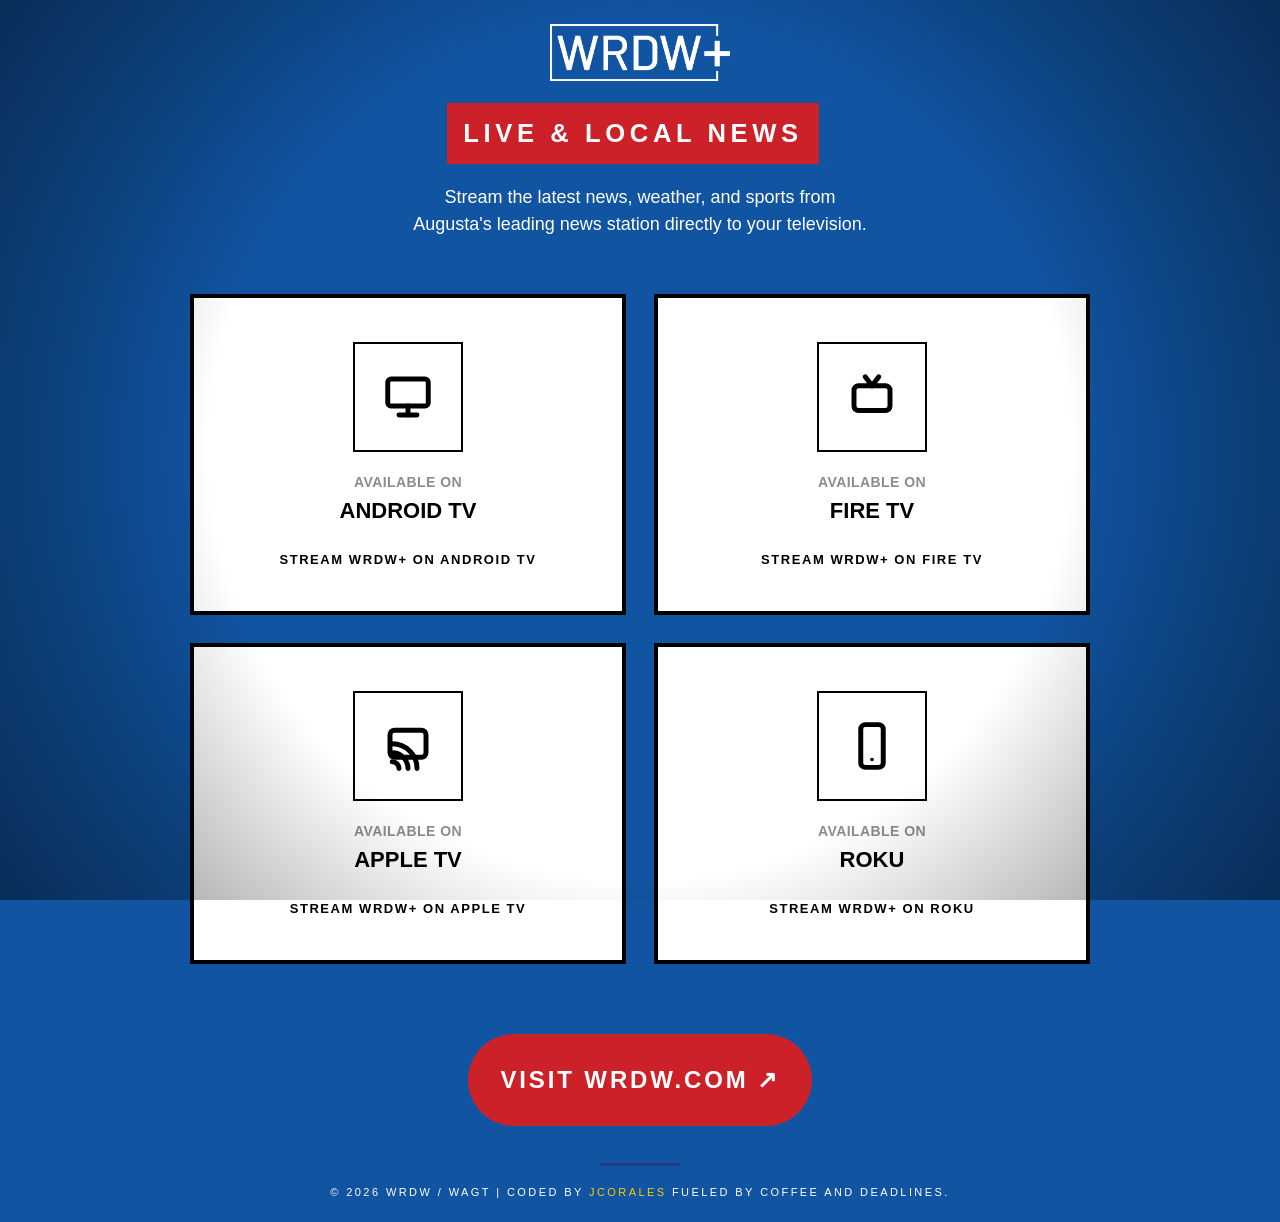
==== index.html @ 798c2a1d "main files main files" ====
<!DOCTYPE html>
<html lang="en">
<head>
  <meta charset="UTF-8" />
  <meta name="viewport" content="width=device-width, initial-scale=1.0" />
  <title>WRDW+ Live & Local News</title>
  <link rel="stylesheet" href="style.css">
</head>
<body>
    <div style="
position:fixed;
inset:0;
pointer-events:none;
background:radial-gradient(circle at center,
rgba(0,0,0,0) 55%,
rgba(0,0,0,.25) 78%,
rgba(0,0,0,.45) 100%);
z-index:9999;">
</div>
  <div class="page">

    <header class="header">
      
        <img src="assets/wrdwlogo.png" alt="">

        <br><br>

        <div class="subhead-wrap">
            <div class="subhead">Live &amp; Local News</div>
            <div class="line-group">
            <div class="line line-1"></div>
            <div class="line line-2"></div>
            </div>
        </div>

        <p class="desc">
            Stream the latest news, weather, and sports from <br>Augusta's leading
            news station directly to your television.
        </p>
    </header>

    <main class="cards">
      <a class="card" href="howto.html"  rel="noopener noreferrer">
        <div class="icon-box">
          <!-- Monitor -->
          <svg class="icon" viewBox="0 0 24 24" aria-hidden="true">
            <rect x="3" y="4" width="18" height="12" rx="1.5"></rect>
            <line x1="12" y1="16" x2="12" y2="20"></line>
            <line x1="8" y1="20" x2="16" y2="20"></line>
          </svg>
        </div>
        <div class="label">Available On</div>
        <div class="platform">Android TV</div>
        <div class="cta-small">Stream WRDW+ on Android TV</div>
      </a>

      <a class="card" href="https://www.amazon.com/Gray-Television-Group-Inc-WRDW/dp/B00V3UTYCG/ref=sr_1_1?dib=eyJ2IjoiMSJ9.[base64].I5Zaxv7-gFUpqT1UcoP9mRevs05j0FicvTl4Kb1tfDs&dib_tag=se&keywords=wrdw%2B&qid=1773689378&s=mobile-apps&sr=1-1" target="_blank" rel="noopener noreferrer">
        <div class="icon-box">
          <!-- TV -->
          <svg class="icon" viewBox="0 0 24 24" aria-hidden="true">
            <rect x="4" y="7" width="16" height="11" rx="2"></rect>
            <line x1="9" y1="3" x2="12" y2="7"></line>
            <line x1="15" y1="3" x2="12" y2="7"></line>
          </svg>
        </div>
        <div class="label">Available On</div>
        <div class="platform">Fire TV</div>
        <div class="cta-small">Stream WRDW+ on Fire TV</div>
      </a>

      <a class="card" href="howto.html" rel="noopener noreferrer">
        <div class="icon-box">
          <!-- Cast -->
          <svg class="icon" viewBox="0 0 24 24" aria-hidden="true">
            <rect x="4" y="5" width="16" height="12" rx="2"></rect>
            <path d="M5 19a3 3 0 0 1 3 3"></path>
            <path d="M5 15a7 7 0 0 1 7 7"></path>
            <path d="M5 11a11 11 0 0 1 11 11"></path>
          </svg>
        </div>
        <div class="label">Available On</div>
        <div class="platform">Apple TV</div>
        <div class="cta-small">Stream WRDW+ on Apple TV</div>
      </a>

      <a class="card" href="https://channelstore.roku.com/details/efa224ec93c4f431445c176462052a7f:6d809f5ff3d060c5cb4a517232f8e0d5/wrdw-news-12-wagt-news-26" target="_blank" rel="noopener noreferrer">
        <div class="icon-box">
          <!-- Smartphone -->
          <svg class="icon" viewBox="0 0 24 24" aria-hidden="true">
            <rect x="7" y="2.5" width="10" height="19" rx="2"></rect>
            <circle cx="12" cy="18" r="0.8" fill="currentColor" stroke="none"></circle>
          </svg>
        </div>
        <div class="label">Available On</div>
        <div class="platform">Roku</div>
        <div class="cta-small">Stream WRDW+ on Roku</div>
      </a>
    </main>

    <footer class="footer">
      <a class="footer-link" href="https://www.wrdw.com" target="_blank" rel="noopener noreferrer">
        Visit WRDW.COM
        <span aria-hidden="true">↗</span>
      </a>

      <div class="footer-line-wrap">
        <div class="line line-1"></div>
        <div class="line line-2"></div>
      </div>

      <div class="copyright">
        © 2026 WRDW / WAGT | Coded by <span style="color: #ffcc00;"><a href="https://www.jcorales.art" target="_blank">JCorales</a></span> Fueled by coffee and deadlines.
      </div>
    </footer>
  </div>
</body>
</html>
---- style.css ----
* {
      box-sizing: border-box;
      margin: 0;
      padding: 0;
    }

    body {
      min-height: 100vh;
      background: #1154a1;
      color: #000;
      font-family: Barlow, sans-serif;
      padding: 24px;
    }

    a {
      text-decoration: none;
      color: inherit;
    }

    .page {
      width: 100%;
      max-width: 900px;
      margin: 0 auto;
      display: flex;
      flex-direction: column;
      align-items: center;
    }

    /* Header */
    .header {
      text-align: center;
      margin-bottom: 56px;
      width: 100%;
    }


    .header img{
      width: 20%;
    }

    .logo-wrap {
      display: inline-block;
      background: #fff;
      border: 4px solid #000;
      padding: 18px 28px;
      box-shadow: 10px 10px 0 #000;
      margin-bottom: 24px;
    }

    .logo {
      font-size: clamp(42px, 8vw, 80px);
      font-weight: 900;
      line-height: 1;
      letter-spacing: -2px;
    }

    .logo span {
      color: #ed1c24;
    }

    .subhead-wrap {
      display: inline-flex;
      align-items: center;
      gap: 14px;
      margin-bottom: 20px;
      flex-wrap: wrap;
      justify-content: center;

      color: #fff;
    }

    .subhead {
      font-size: clamp(20px, 2vw, 28px);
      font-weight: 800;
      letter-spacing: 0.18em;
      text-transform: uppercase;
      white-space: nowrap;

      background-color: #cd2129;
      padding: 1rem;
    }

    .line {
      height: 3px;
      width: 100%;
    }

    .line-1 {
      background: #1154a1;
    }

    .line-2 {
      background: #243c81;
    }

    .desc {
      max-width: 620px;
      margin: 0 auto;
      font-size: 18px;
      line-height: 1.5;
      color: #fff;
    }

    /* Cards */
    .cards {
      width: 100%;
      display: grid;
      grid-template-columns: repeat(2, 1fr);
      gap: 28px;
      margin-bottom: 70px;
    }

    .card {
      background: #fff;
      border: 4px solid #000;
      padding: 44px 24px;
      min-height: 290px;
      display: flex;
      flex-direction: column;
      align-items: center;
      justify-content: center;
      text-align: center;
      transition: transform 0.22s ease, box-shadow 0.22s ease;
      box-shadow: 0 0 0 #000;
    }

    .card:hover {
      transform: translate(-6px, -6px);
      box-shadow: 12px 12px 0 #000;
    }

    .icon-box {
      width: 110px;
      height: 110px;
      border: 2px solid #000;
      display: flex;
      align-items: center;
      justify-content: center;
      margin-bottom: 22px;
      background: #fff;
      transition: background 0.22s ease, color 0.22s ease;
    }

    .card:hover .icon-box {
      background: #000;
      color: #fff;
    }

    .label {
      font-size: 14px;
      font-weight: 800;
      text-transform: uppercase;
      color: rgba(0, 0, 0, 0.45);
      margin-bottom: 8px;
      letter-spacing: 0.03em;
    }

    .platform {
      font-size: 22px;
      font-weight: 900;
      text-transform: uppercase;
      margin-bottom: 28px;
    }

    .cta-small {
      font-size: 13px;
      font-weight: 800;
      text-transform: uppercase;
      letter-spacing: 0.12em;
    }

    /* Footer */
    .footer {
      text-align: center;
      width: 100%;
      
    }



    .footer-link {
      display: inline-flex;
      align-items: center;
      gap: 8px;
      font-size: 1.5rem;
      font-weight: 900;
      text-transform: uppercase;
      letter-spacing: 0.12em;

      background-color: #cd2129;
      color: #fff;
      padding: 2rem;
      border-radius: 10rem;
    }

    .footer-link:hover{
      background-color: #fff;
      color: #1154a1;
    }

    .footer-link:hover {
      text-decoration: underline;
      text-underline-offset: 8px;
      text-decoration-thickness: 3px;
    }

    .footer-line-wrap {
      display: flex;
      flex-direction: column;
      gap: 6px;
      width: 80px;
      margin: 28px auto 20px;
    }

    .copyright {
      font-size: 11px;
      text-transform: uppercase;
      letter-spacing: 0.22em;
      color: #fff;
    }

    /* Simple icon styling */
    .icon {
      width: 54px;
      height: 54px;
      stroke: currentColor;
      fill: none;
      stroke-width: 2.2;
      stroke-linecap: round;
      stroke-linejoin: round;
    }

    @media (max-width: 700px) {
      .cards {
        grid-template-columns: 1fr;
      }

      .desc {
        font-size: 16px;
      }

      .platform {
        font-size: 20px;
      }

      .card {
        min-height: 250px;
      }
    }
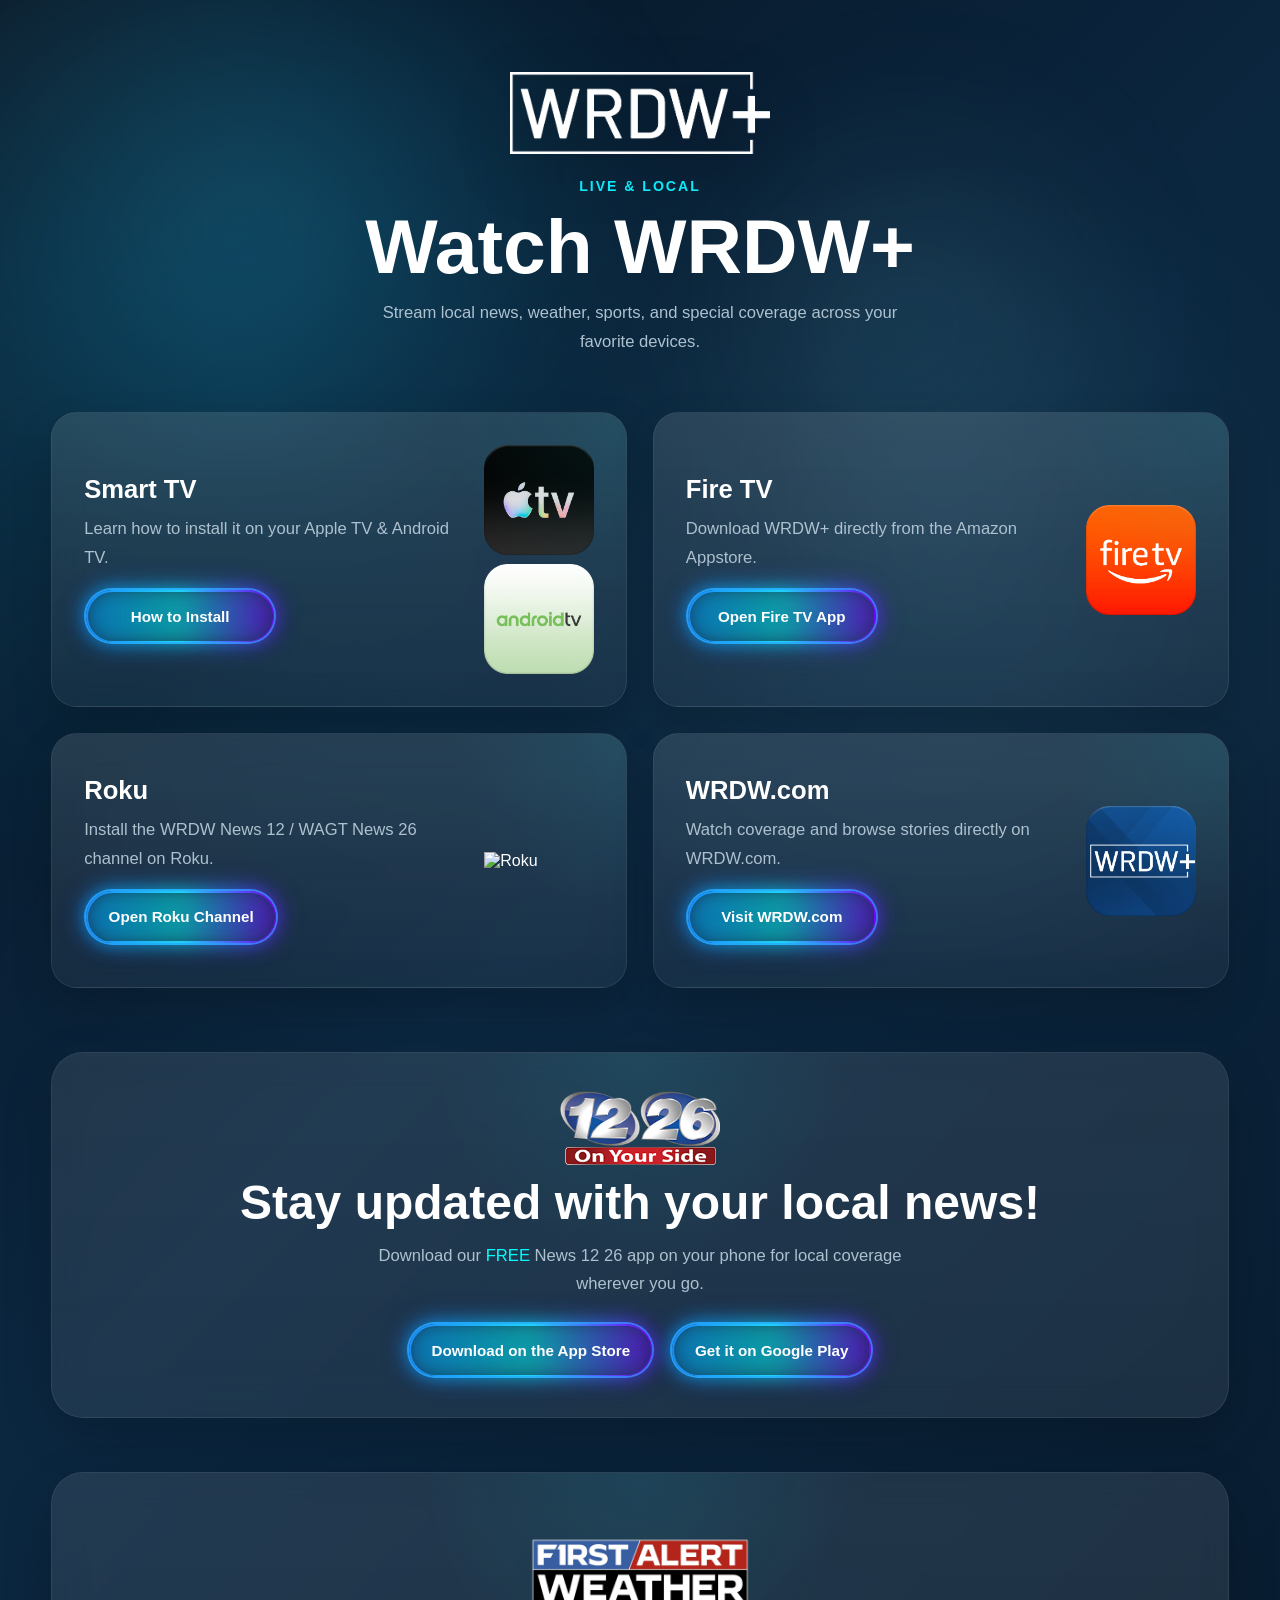
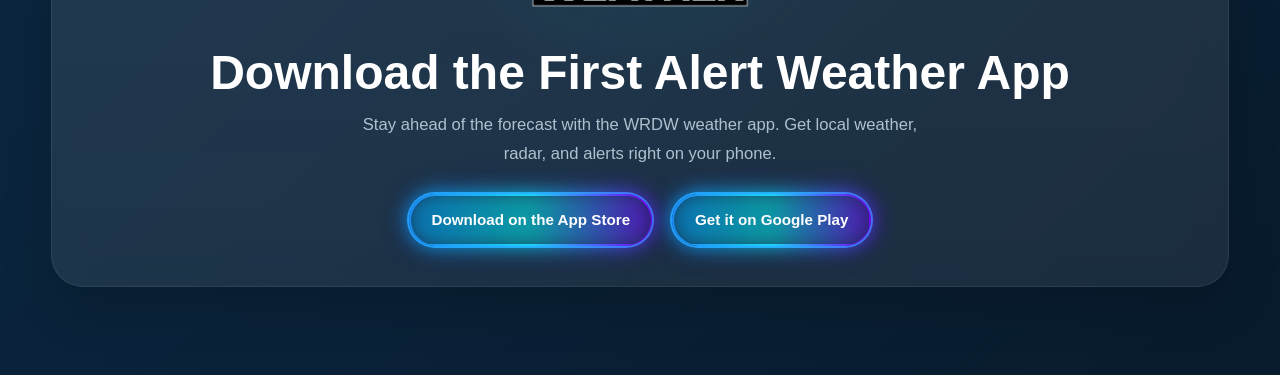
==== commit d93cc396: "Updated QR Code Landing Page" ====
--- a/index.html
+++ b/index.html
@@ -4,114 +4,163 @@
   <meta charset="UTF-8" />
   <meta name="viewport" content="width=device-width, initial-scale=1.0" />
   <title>WRDW+ Live & Local News</title>
-  <link rel="stylesheet" href="style.css">
+  <link rel="stylesheet" href="style.css" />
 </head>
-<body>
-    <div style="
-position:fixed;
-inset:0;
-pointer-events:none;
-background:radial-gradient(circle at center,
-rgba(0,0,0,0) 55%,
-rgba(0,0,0,.25) 78%,
-rgba(0,0,0,.45) 100%);
-z-index:9999;">
-</div>
-  <div class="page">
+<body class="wrdw-plus-page">
 
-    <header class="header">
-      
-        <img src="assets/wrdwlogo.png" alt="">
+  <main class="wrdw-plus-shell">
+    <section class="wrdw-plus-hero">
+      <img src="assets/wrdwlogo.png" alt="WRDW+ logo" class="wrdw-plus-logo" />
 
-        <br><br>
+      <div class="wrdw-plus-hero-copy">
+        <span class="wrdw-plus-kicker">Live &amp; Local</span>
+        <h1>Watch WRDW+</h1>
+        <p>
+          Stream local news, weather, sports, and special coverage across your favorite devices.
+        </p>
+      </div>
+    </section>
 
-        <div class="subhead-wrap">
-            <div class="subhead">Live &amp; Local News</div>
-            <div class="line-group">
-            <div class="line line-1"></div>
-            <div class="line line-2"></div>
-            </div>
-        </div>
+    <section class="wrdw-plus-grid">
 
-        <p class="desc">
-            Stream the latest news, weather, and sports from <br>Augusta's leading
-            news station directly to your television.
-        </p>
-    </header>
-
-    <main class="cards">
-      <a class="card" href="howto.html"  rel="noopener noreferrer">
-        <div class="icon-box">
-          <!-- Monitor -->
-          <svg class="icon" viewBox="0 0 24 24" aria-hidden="true">
-            <rect x="3" y="4" width="18" height="12" rx="1.5"></rect>
-            <line x1="12" y1="16" x2="12" y2="20"></line>
-            <line x1="8" y1="20" x2="16" y2="20"></line>
-          </svg>
-        </div>
-        <div class="label">Available On</div>
-        <div class="platform">Android TV</div>
-        <div class="cta-small">Stream WRDW+ on Android TV</div>
-      </a>
-
-      <a class="card" href="https://www.amazon.com/Gray-Television-Group-Inc-WRDW/dp/B00V3UTYCG/ref=sr_1_1?dib=eyJ2IjoiMSJ9.[base64].I5Zaxv7-gFUpqT1UcoP9mRevs05j0FicvTl4Kb1tfDs&dib_tag=se&keywords=wrdw%2B&qid=1773689378&s=mobile-apps&sr=1-1" target="_blank" rel="noopener noreferrer">
-        <div class="icon-box">
-          <!-- TV -->
-          <svg class="icon" viewBox="0 0 24 24" aria-hidden="true">
-            <rect x="4" y="7" width="16" height="11" rx="2"></rect>
-            <line x1="9" y1="3" x2="12" y2="7"></line>
-            <line x1="15" y1="3" x2="12" y2="7"></line>
-          </svg>
-        </div>
-        <div class="label">Available On</div>
-        <div class="platform">Fire TV</div>
-        <div class="cta-small">Stream WRDW+ on Fire TV</div>
-      </a>
-
-      <a class="card" href="howto.html" rel="noopener noreferrer">
-        <div class="icon-box">
-          <!-- Cast -->
-          <svg class="icon" viewBox="0 0 24 24" aria-hidden="true">
-            <rect x="4" y="5" width="16" height="12" rx="2"></rect>
-            <path d="M5 19a3 3 0 0 1 3 3"></path>
-            <path d="M5 15a7 7 0 0 1 7 7"></path>
-            <path d="M5 11a11 11 0 0 1 11 11"></path>
-          </svg>
-        </div>
-        <div class="label">Available On</div>
-        <div class="platform">Apple TV</div>
-        <div class="cta-small">Stream WRDW+ on Apple TV</div>
-      </a>
-
-      <a class="card" href="https://channelstore.roku.com/details/efa224ec93c4f431445c176462052a7f:6d809f5ff3d060c5cb4a517232f8e0d5/wrdw-news-12-wagt-news-26" target="_blank" rel="noopener noreferrer">
-        <div class="icon-box">
-          <!-- Smartphone -->
-          <svg class="icon" viewBox="0 0 24 24" aria-hidden="true">
-            <rect x="7" y="2.5" width="10" height="19" rx="2"></rect>
-            <circle cx="12" cy="18" r="0.8" fill="currentColor" stroke="none"></circle>
-          </svg>
-        </div>
-        <div class="label">Available On</div>
-        <div class="platform">Roku</div>
-        <div class="cta-small">Stream WRDW+ on Roku</div>
-      </a>
-    </main>
-
-    <footer class="footer">
-      <a class="footer-link" href="https://www.wrdw.com" target="_blank" rel="noopener noreferrer">
-        Visit WRDW.COM
-        <span aria-hidden="true">↗</span>
-      </a>
-
-      <div class="footer-line-wrap">
-        <div class="line line-1"></div>
-        <div class="line line-2"></div>
+  <!-- SMART TV -->
+  <article class="watch-card watch-card-split">
+    <div class="watch-card-content">
+      <div class="watch-card-top">
+        <h3>Smart TV</h3>
+        <p>Learn how to install it on your Apple TV &amp; Android TV.</p>
       </div>
 
-      <div class="copyright">
-        © 2026 WRDW / WAGT | Coded by <span style="color: #ffcc00;"><a href="https://www.jcorales.art" target="_blank">JCorales</a></span> Fueled by coffee and deadlines.
+      <div class="watch-card-actions">
+        <a href="howto.html" class="button-1 glow-btn">
+          <span>How to Install</span>
+        </a>
       </div>
-    </footer>
-  </div>
+    </div>
+
+    <div class="watch-card-icon-group">
+      <img src="assets/apple.png" alt="Apple TV">
+      <img src="assets/android.png" alt="Android TV">
+    </div>
+  </article>
+
+
+  <!-- FIRE TV -->
+  <article class="watch-card watch-card-split">
+    <div class="watch-card-content">
+      <div class="watch-card-top">
+        <h3>Fire TV</h3>
+        <p>Download WRDW+ directly from the Amazon Appstore.</p>
+      </div>
+
+      <div class="watch-card-actions">
+        <a href="https://www.amazon.com/Gray-Television-Group-Inc-WRDW/dp/B00V3UTYCG/"
+           target="_blank"
+           class="button-1 glow-btn">
+          <span>Open Fire TV App</span>
+        </a>
+      </div>
+    </div>
+
+    <div class="watch-card-icon">
+      <img src="assets/firetv.png" alt="Fire TV">
+    </div>
+  </article>
+
+
+  <!-- ROKU -->
+  <article class="watch-card watch-card-split">
+    <div class="watch-card-content">
+      <div class="watch-card-top">
+        <h3>Roku</h3>
+        <p>Install the WRDW News 12 / WAGT News 26 channel on Roku.</p>
+      </div>
+
+      <div class="watch-card-actions">
+        <a href="https://channelstore.roku.com/details/efa224ec93c4f431445c176462052a7f:6d809f5ff3d060c5cb4a517232f8e0d5/wrdw-news-12-wagt-news-26"
+           target="_blank"
+           class="button-1 glow-btn">
+          <span>Open Roku Channel</span>
+        </a>
+      </div>
+    </div>
+
+    <div class="watch-card-icon">
+      <img src="assets/roku.png" alt="Roku">
+    </div>
+  </article>
+
+
+  <!-- WEB -->
+  <article class="watch-card watch-card-split">
+    <div class="watch-card-content">
+      <div class="watch-card-top">
+        <h3>WRDW.com</h3>
+        <p>Watch coverage and browse stories directly on WRDW.com.</p>
+      </div>
+
+      <div class="watch-card-actions">
+        <a href="https://www.wrdw.com"
+           target="_blank"
+           class="button-1 glow-btn">
+          <span>Visit WRDW.com</span>
+        </a>
+      </div>
+    </div>
+
+    <div class="watch-card-icon">
+      <img src="assets/WRDW+.png" alt="Web">
+    </div>
+  </article>
+
+</section>
+
+    <section class="wrdw-plus-app-section">
+      <div class="wrdw-plus-app-copy">
+        <img src="assets/1226.png" alt="" style="width: 20%;">
+        <h2>Stay updated with your local news!</h2>
+        <p>
+          Download our <span style="color: aqua;">FREE</span> News 12 26 app on your phone for local coverage wherever you go.
+        </p>
+      </div>
+
+      <div class="wrdw-plus-app-buttons">
+        <a href="https://apps.apple.com/us/app/wrdw-news-12/id420938201" class="button-1 glow-btn" target="_blank">
+          <span>Download on the App Store</span>
+        </a>
+
+        <a href="https://play.google.com/store/apps/details?id=com.graytv.android.wrdwnews&hl=en_US" class="button-1 glow-btn" target="_blank">
+          <span>Get it on Google Play</span>
+        </a>
+      </div>
+    </section>
+
+    <br><br><br>
+
+    <section class="wrdw-plus-app-section">
+      <div class="wrdw-plus-app-copy">
+        <img src="assets/first-alert-weather.png" alt="" style="width: 20%;">
+        <h2>Download the First Alert Weather App</h2>
+        <p>
+          Stay ahead of the forecast with the WRDW weather app. Get local weather, radar, and alerts right on your phone.
+        </p>
+      </div>
+
+      <div class="wrdw-plus-app-buttons">
+        <a href="https://apps.apple.com/us/app/wrdw-weather/id1356247299" class="button-1 glow-btn" target="_blank">
+          <span>Download on the App Store</span>
+        </a>
+
+        <a href="https://play.google.com/store/apps/details?id=com.wrdw.android.weather&hl=en_US" class="button-1 glow-btn" target="_blank">
+          <span>Get it on Google Play</span>
+        </a>
+      </div>
+    </section>
+
+    
+
+    
+  </main>
+
 </body>
 </html>
--- a/style.css
+++ b/style.css
@@ -1,249 +1,547 @@
-* {
-      box-sizing: border-box;
-      margin: 0;
-      padding: 0;
-    }
-
-    body {
-      min-height: 100vh;
-      background: #1154a1;
-      color: #000;
-      font-family: Barlow, sans-serif;
-      padding: 24px;
-    }
-
-    a {
-      text-decoration: none;
-      color: inherit;
-    }
-
-    .page {
-      width: 100%;
-      max-width: 900px;
-      margin: 0 auto;
-      display: flex;
-      flex-direction: column;
-      align-items: center;
-    }
-
-    /* Header */
-    .header {
-      text-align: center;
-      margin-bottom: 56px;
-      width: 100%;
-    }
-
-
-    .header img{
-      width: 20%;
-    }
-
-    .logo-wrap {
-      display: inline-block;
-      background: #fff;
-      border: 4px solid #000;
-      padding: 18px 28px;
-      box-shadow: 10px 10px 0 #000;
-      margin-bottom: 24px;
-    }
-
-    .logo {
-      font-size: clamp(42px, 8vw, 80px);
-      font-weight: 900;
-      line-height: 1;
-      letter-spacing: -2px;
-    }
-
-    .logo span {
-      color: #ed1c24;
-    }
-
-    .subhead-wrap {
-      display: inline-flex;
-      align-items: center;
-      gap: 14px;
-      margin-bottom: 20px;
-      flex-wrap: wrap;
-      justify-content: center;
-
-      color: #fff;
-    }
-
-    .subhead {
-      font-size: clamp(20px, 2vw, 28px);
-      font-weight: 800;
-      letter-spacing: 0.18em;
-      text-transform: uppercase;
-      white-space: nowrap;
-
-      background-color: #cd2129;
-      padding: 1rem;
-    }
-
-    .line {
-      height: 3px;
-      width: 100%;
-    }
-
-    .line-1 {
-      background: #1154a1;
-    }
-
-    .line-2 {
-      background: #243c81;
-    }
-
-    .desc {
-      max-width: 620px;
-      margin: 0 auto;
-      font-size: 18px;
-      line-height: 1.5;
-      color: #fff;
-    }
-
-    /* Cards */
-    .cards {
-      width: 100%;
-      display: grid;
-      grid-template-columns: repeat(2, 1fr);
-      gap: 28px;
-      margin-bottom: 70px;
-    }
-
-    .card {
-      background: #fff;
-      border: 4px solid #000;
-      padding: 44px 24px;
-      min-height: 290px;
-      display: flex;
-      flex-direction: column;
-      align-items: center;
-      justify-content: center;
-      text-align: center;
-      transition: transform 0.22s ease, box-shadow 0.22s ease;
-      box-shadow: 0 0 0 #000;
-    }
-
-    .card:hover {
-      transform: translate(-6px, -6px);
-      box-shadow: 12px 12px 0 #000;
-    }
-
-    .icon-box {
-      width: 110px;
-      height: 110px;
-      border: 2px solid #000;
-      display: flex;
-      align-items: center;
-      justify-content: center;
-      margin-bottom: 22px;
-      background: #fff;
-      transition: background 0.22s ease, color 0.22s ease;
-    }
-
-    .card:hover .icon-box {
-      background: #000;
-      color: #fff;
-    }
-
-    .label {
-      font-size: 14px;
-      font-weight: 800;
-      text-transform: uppercase;
-      color: rgba(0, 0, 0, 0.45);
-      margin-bottom: 8px;
-      letter-spacing: 0.03em;
-    }
-
-    .platform {
-      font-size: 22px;
-      font-weight: 900;
-      text-transform: uppercase;
-      margin-bottom: 28px;
-    }
-
-    .cta-small {
-      font-size: 13px;
-      font-weight: 800;
-      text-transform: uppercase;
-      letter-spacing: 0.12em;
-    }
-
-    /* Footer */
-    .footer {
-      text-align: center;
-      width: 100%;
-      
-    }
-
-
-
-    .footer-link {
-      display: inline-flex;
-      align-items: center;
-      gap: 8px;
-      font-size: 1.5rem;
-      font-weight: 900;
-      text-transform: uppercase;
-      letter-spacing: 0.12em;
-
-      background-color: #cd2129;
-      color: #fff;
-      padding: 2rem;
-      border-radius: 10rem;
-    }
-
-    .footer-link:hover{
-      background-color: #fff;
-      color: #1154a1;
-    }
-
-    .footer-link:hover {
-      text-decoration: underline;
-      text-underline-offset: 8px;
-      text-decoration-thickness: 3px;
-    }
-
-    .footer-line-wrap {
-      display: flex;
-      flex-direction: column;
-      gap: 6px;
-      width: 80px;
-      margin: 28px auto 20px;
-    }
-
-    .copyright {
-      font-size: 11px;
-      text-transform: uppercase;
-      letter-spacing: 0.22em;
-      color: #fff;
-    }
-
-    /* Simple icon styling */
-    .icon {
-      width: 54px;
-      height: 54px;
-      stroke: currentColor;
-      fill: none;
-      stroke-width: 2.2;
-      stroke-linecap: round;
-      stroke-linejoin: round;
-    }
-
-    @media (max-width: 700px) {
-      .cards {
-        grid-template-columns: 1fr;
-      }
-
-      .desc {
-        font-size: 16px;
-      }
-
-      .platform {
-        font-size: 20px;
-      }
-
-      .card {
-        min-height: 250px;
-      }
-    }+*,
+*::before,
+*::after {
+  box-sizing: border-box;
+  margin: 0;
+  padding: 0;
+}
+
+:root {
+  --primary-bg: #0d3d60;
+  --btnColors: #0078d7;
+  --secondary-bg: #194f76;
+  --font-colors: #aec1cf;
+  --dark-button: #032340;
+  --white: #ffffff;
+  --bright: #0fefff;
+  --bg-dark: #081829;
+  --card-dark: #101f38;
+  --section-width: min(1200px, 88%);
+  --radius-lg: 2rem;
+  --radius-md: 1.25rem;
+  --shadow-soft: 0 18px 50px rgba(0, 0, 0, 0.18);
+  --transition: 0.3s ease;
+}
+
+html {
+  scroll-behavior: smooth;
+  overflow-x: hidden;
+}
+
+body {
+  font-family: Outfit, sans-serif;
+  color: var(--white);
+  min-height: 100vh;
+  overflow-x: hidden;
+  background:
+    radial-gradient(circle at 20% 20%, rgba(30, 203, 255, 0.1), transparent 28%),
+    radial-gradient(circle at 75% 30%, rgba(127, 232, 255, 0.08), transparent 26%),
+    linear-gradient(135deg, #071423 0%, #0b2740 45%, #081a2d 100%);
+  position: relative;
+}
+
+body::before {
+  content: "";
+  position: fixed;
+  inset: -20%;
+  pointer-events: none;
+  z-index: 0;
+  background:
+    radial-gradient(circle at 30% 30%, rgba(30, 203, 255, 0.18), transparent 22%),
+    radial-gradient(circle at 65% 40%, rgba(127, 232, 255, 0.12), transparent 18%),
+    conic-gradient(
+      from 210deg at 35% 35%,
+      rgba(0, 0, 0, 0) 0deg,
+      rgba(30, 203, 255, 0.1) 50deg,
+      rgba(127, 232, 255, 0.05) 95deg,
+      rgba(0, 0, 0, 0) 150deg
+    );
+  filter: blur(70px);
+  animation: ambientGlowMove 14s ease-in-out infinite alternate;
+}
+
+@keyframes ambientGlowMove {
+  0% {
+    transform: translate3d(-2%, -1%, 0) scale(1);
+    opacity: 0.75;
+  }
+  50% {
+    transform: translate3d(2%, 1%, 0) scale(1.05);
+    opacity: 0.95;
+  }
+  100% {
+    transform: translate3d(0%, 2%, 0) scale(1.02);
+    opacity: 0.8;
+  }
+}
+
+img {
+  display: block;
+  max-width: 100%;
+}
+
+a {
+  text-decoration: none;
+  color: inherit;
+}
+
+h1 {
+  font-size: clamp(3rem, 6vw, 5.25rem);
+  line-height: 0.95;
+  color: white;
+}
+
+h2 {
+  font-size: clamp(2rem, 4vw, 3rem);
+  line-height: 1;
+  color: white;
+}
+
+h3 {
+  font-size: clamp(1.45rem, 2vw, 1.9rem);
+  line-height: 1.1;
+  color: white;
+}
+
+p {
+  font-size: clamp(1rem, 1.3vw, 1.1rem);
+  color: var(--font-colors);
+  line-height: 1.7;
+  font-weight: 300;
+}
+
+.wrdw-plus-shell {
+  position: relative;
+  z-index: 1;
+  width: min(92%, 1180px);
+  margin: 0 auto;
+  padding: 4.5rem 0 5.5rem;
+}
+
+.wrdw-plus-hero {
+  display: flex;
+  flex-direction: column;
+  align-items: center;
+  text-align: center;
+  gap: 1.5rem;
+  margin-bottom: 3.5rem;
+}
+
+.wrdw-plus-logo {
+  width: min(260px, 45vw);
+  height: auto;
+  filter: drop-shadow(0 18px 28px rgba(0, 0, 0, 0.28));
+}
+
+.wrdw-plus-hero-copy {
+  display: flex;
+  flex-direction: column;
+  gap: 1rem;
+  align-items: center;
+  max-width: 760px;
+}
+
+.wrdw-plus-kicker {
+  color: var(--bright);
+  font-size: 0.88rem;
+  font-weight: 700;
+  letter-spacing: 0.14em;
+  text-transform: uppercase;
+}
+
+.wrdw-plus-hero-copy p,
+.wrdw-plus-app-copy p {
+  max-width: 62ch;
+}
+
+.wrdw-plus-grid {
+  width: 100%;
+  display: grid;
+  grid-template-columns: repeat(2, minmax(0, 1fr));
+  gap: 1.6rem;
+  margin-bottom: 4rem;
+}
+
+.watch-card {
+  background: linear-gradient(180deg, rgba(255, 255, 255, 0.1) 0%, rgba(255, 255, 255, 0.05) 100%);
+  border: 1px solid rgba(255, 255, 255, 0.08);
+  border-radius: 1.6rem;
+  box-shadow: 0 18px 40px rgba(0, 0, 0, 0.18);
+  padding: 2rem;
+  display: flex;
+  flex-direction: column;
+  justify-content: space-between;
+  gap: 1.75rem;
+  overflow: hidden;
+  position: relative;
+  min-height: 255px;
+  transition: transform 0.3s ease, box-shadow 0.3s ease, border-color 0.3s ease;
+  backdrop-filter: blur(16px);
+  -webkit-backdrop-filter: blur(16px);
+}
+
+.watch-card::before {
+  content: "";
+  position: absolute;
+  inset: 0;
+  background:
+    radial-gradient(circle at top right, rgba(15, 239, 255, 0.08), transparent 28%),
+    linear-gradient(180deg, rgba(255, 255, 255, 0.02), rgba(255, 255, 255, 0));
+  pointer-events: none;
+}
+
+.watch-card:hover {
+  transform: translateY(-6px);
+  box-shadow: 0 24px 48px rgba(0, 0, 0, 0.24);
+  border-color: rgba(15, 239, 255, 0.24);
+}
+
+.watch-card-top,
+.watch-card-actions {
+  position: relative;
+  z-index: 1;
+}
+
+.watch-card-top {
+  display: flex;
+  flex-direction: column;
+  gap: 0.75rem;
+}
+
+.watch-card-top h3 {
+  margin: 0;
+}
+
+.watch-card-top p {
+  max-width: 40ch;
+}
+
+.watch-card-actions {
+  display: flex;
+  flex-wrap: wrap;
+  gap: 0.9rem;
+}
+
+.button-1 {
+  min-height: 56px;
+  min-width: 12rem;
+  padding: 1rem 1.4rem;
+  border-radius: 999px;
+  display: inline-flex;
+  align-items: center;
+  justify-content: center;
+  text-align: center;
+  transition: var(--transition);
+  background-color: var(--btnColors);
+  color: white;
+  font-weight: 600;
+}
+
+.button-1 span {
+  position: relative;
+  z-index: 2;
+  font-size: clamp(0.95rem, 1.1vw, 1.05rem);
+}
+
+.glow-btn {
+  position: relative;
+  isolation: isolate;
+  border: 2px solid rgba(53, 157, 255, 0.95);
+  background: rgba(11, 30, 52, 0.55);
+  color: #ffffff;
+  box-shadow:
+    0 0 0 1px rgba(53, 157, 255, 0.16) inset,
+    0 0 14px rgba(0, 174, 255, 0.22),
+    0 0 32px rgba(102, 0, 255, 0.18);
+  overflow: visible;
+  backdrop-filter: blur(10px);
+  -webkit-backdrop-filter: blur(10px);
+}
+
+.glow-btn::before {
+  content: "";
+  position: absolute;
+  inset: -3px;
+  border-radius: 999px;
+  background: linear-gradient(
+    90deg,
+    rgba(0, 160, 255, 0.9),
+    rgba(0, 255, 255, 0.8),
+    rgba(120, 0, 255, 0.9)
+  );
+  z-index: -2;
+  filter: blur(10px);
+  opacity: 0.65;
+  animation: glowPulse 2.8s ease-in-out infinite;
+}
+
+.glow-btn::after {
+  content: "";
+  position: absolute;
+  inset: 0;
+  border-radius: 999px;
+  padding: 1.5px;
+  background: linear-gradient(90deg, #1d8fff, #20d8ff, #7a00ff);
+  -webkit-mask:
+    linear-gradient(#000 0 0) content-box,
+    linear-gradient(#000 0 0);
+  -webkit-mask-composite: xor;
+  mask-composite: exclude;
+  z-index: -1;
+  opacity: 0.95;
+}
+
+.glow-btn:hover {
+  transform: translateY(-2px);
+  box-shadow:
+    0 0 0 1px rgba(53, 157, 255, 0.18) inset,
+    0 0 18px rgba(0, 174, 255, 0.28),
+    0 0 42px rgba(102, 0, 255, 0.24);
+}
+
+.glow-btn:hover::before {
+  opacity: 0.9;
+}
+
+@keyframes glowPulse {
+  0%,
+  100% {
+    opacity: 0.55;
+    transform: scale(1);
+  }
+  50% {
+    opacity: 0.9;
+    transform: scale(1.03);
+  }
+}
+
+.wrdw-plus-app-section {
+  width: 100%;
+  padding: 2.4rem;
+  border-radius: 2rem;
+  background: rgba(255, 255, 255, 0.08);
+  backdrop-filter: blur(16px);
+  -webkit-backdrop-filter: blur(16px);
+  border: 1px solid rgba(255, 255, 255, 0.08);
+  box-shadow: var(--shadow-soft);
+  display: flex;
+  flex-direction: column;
+  gap: 1.5rem;
+  align-items: center;
+  text-align: center;
+  position: relative;
+  overflow: hidden;
+}
+
+.wrdw-plus-app-section::before {
+  content: "";
+  position: absolute;
+  inset: 0;
+  background:
+    radial-gradient(circle at top center, rgba(15, 239, 255, 0.08), transparent 30%),
+    linear-gradient(180deg, rgba(255, 255, 255, 0.02), rgba(255, 255, 255, 0));
+  pointer-events: none;
+}
+
+.wrdw-plus-app-copy,
+.wrdw-plus-app-buttons {
+  position: relative;
+  z-index: 1;
+}
+
+.wrdw-plus-app-copy {
+  display: flex;
+  flex-direction: column;
+  gap: 0.9rem;
+  align-items: center;
+}
+
+.wrdw-plus-app-buttons {
+  display: flex;
+  gap: 1rem;
+  flex-wrap: wrap;
+  justify-content: center;
+}
+
+@media (max-width: 900px) {
+  .wrdw-plus-grid {
+    grid-template-columns: 1fr;
+  }
+}
+
+@media (max-width: 768px) {
+  .wrdw-plus-shell {
+    width: 90%;
+    padding: 3rem 0 4rem;
+  }
+
+  .wrdw-plus-hero {
+    gap: 1.2rem;
+    margin-bottom: 2.5rem;
+  }
+
+  .watch-card {
+    min-height: auto;
+    padding: 1.5rem;
+    border-radius: 1.3rem;
+  }
+
+  .wrdw-plus-app-section {
+    padding: 1.8rem 1.25rem;
+    border-radius: 1.4rem;
+  }
+
+  .wrdw-plus-app-buttons,
+  .watch-card-actions {
+    width: 100%;
+    justify-content: center;
+  }
+
+  .button-1 {
+    width: min(100%, 340px);
+  }
+}
+
+@media (max-width: 480px) {
+  h1 {
+    font-size: clamp(2.4rem, 11vw, 3.5rem);
+  }
+
+  h2 {
+    font-size: clamp(1.8rem, 8vw, 2.4rem);
+  }
+
+  h3 {
+    font-size: 1.35rem;
+  }
+
+  .wrdw-plus-logo {
+    width: min(220px, 55vw);
+  }
+}
+
+/* SPLIT LAYOUT */
+.watch-card-split {
+  display: grid;
+  grid-template-columns: 1fr 110px;
+  gap: 1.5rem;
+  align-items: center;
+}
+
+/* CONTENT WRAP */
+.watch-card-content {
+  display: flex;
+  flex-direction: column;
+  gap: 1rem;
+}
+
+
+
+.watch-card-icon img {
+  width: 100%;
+  height: 100%;
+  object-fit: contain;
+}
+
+/* MULTI ICON (SMART TV) */
+.watch-card-icon-group {
+  display: flex;
+  flex-direction: column;
+  gap: 0.6rem;
+}
+/* 
+.watch-card-icon-group img {
+  width: 100px;
+  aspect-ratio: 1 / 1;
+
+  border-radius: 0.8rem;
+  background: rgba(255,255,255,0.08);
+  border: 1px solid rgba(255,255,255,0.08);
+
+  padding: 0.6rem;
+  object-fit: contain;
+} */
+
+/* MOBILE */
+@media (max-width: 768px) {
+  .watch-card-split {
+    grid-template-columns: 1fr;
+  }
+
+  .watch-card-icon,
+  .watch-card-icon-group {
+    margin: 0 auto;
+  }
+}
+
+/* HOW TO PAGE */
+.howto-shell {
+  padding-top: 2.5rem;
+}
+
+.back-btn {
+  margin-bottom: 2rem;
+  align-self: flex-start;
+}
+
+.howto-hero {
+  margin-bottom: 2.5rem;
+}
+
+.howto-grid {
+  margin-bottom: 3rem;
+}
+
+.howto-card {
+  display: grid;
+  grid-template-columns: minmax(0, 1fr) 110px;
+  gap: 1.5rem;
+  align-items: start;
+  min-height: 100%;
+}
+
+.howto-steps {
+  list-style: none;
+  display: flex;
+  flex-direction: column;
+  gap: 0.8rem;
+  margin-top: 0.25rem;
+}
+
+.howto-steps li {
+  color: var(--font-colors);
+  font-size: 0.98rem;
+  line-height: 1.6;
+  padding: 0.95rem 1rem;
+  border-radius: 1rem;
+  background: rgba(255, 255, 255, 0.06);
+  border: 1px solid rgba(255, 255, 255, 0.08);
+}
+
+.howto-steps strong {
+  color: white;
+  font-weight: 700;
+}
+
+.howto-note {
+  font-size: 0.82rem;
+  text-transform: uppercase;
+  letter-spacing: 0.08em;
+  color: var(--bright);
+  opacity: 0.9;
+}
+
+.howto-help-section {
+  margin-top: 0;
+}
+
+@media (max-width: 768px) {
+  .howto-card {
+    grid-template-columns: 1fr;
+  }
+
+  .back-btn {
+    align-self: center;
+    margin-bottom: 1.5rem;
+  }
+}
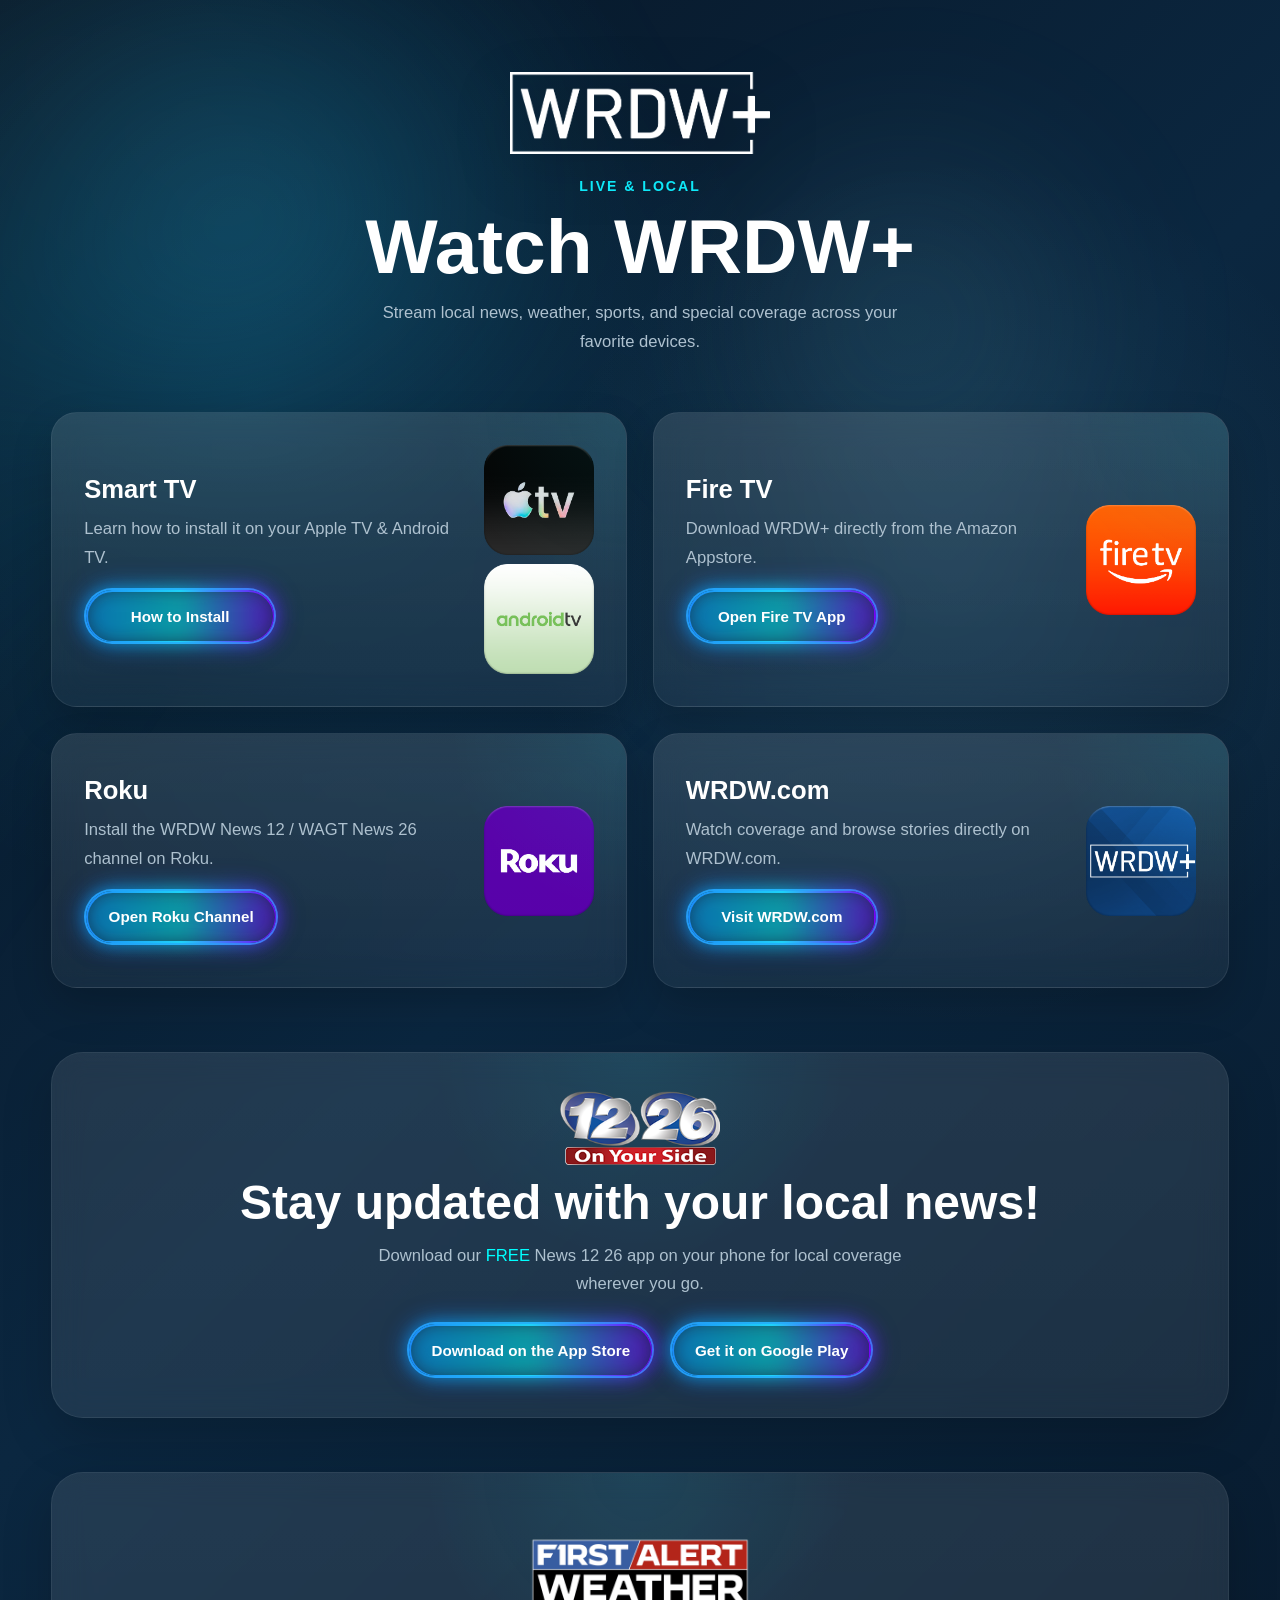
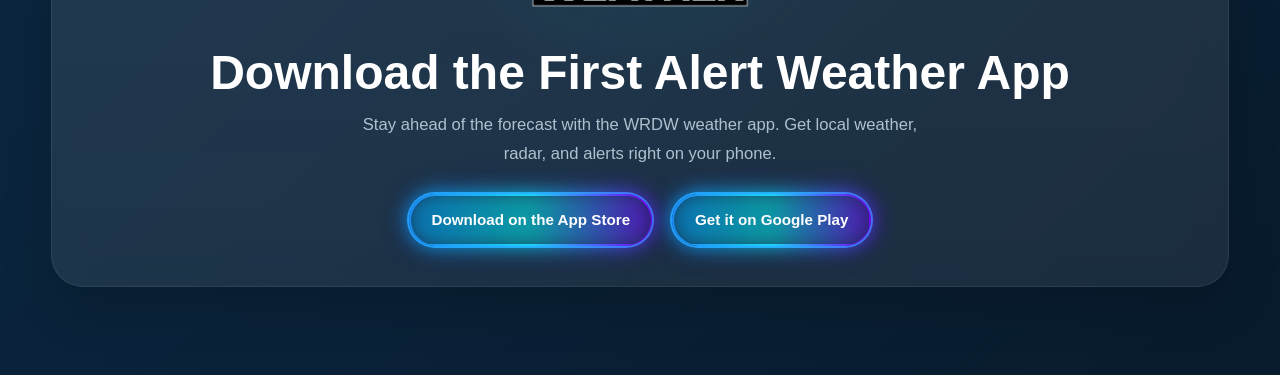
==== commit 0c580f12: "Update index.html" ====
--- a/index.html
+++ b/index.html
@@ -86,7 +86,7 @@
     </div>
 
     <div class="watch-card-icon">
-      <img src="assets/roku.png" alt="Roku">
+      <img src="assets/Roku.png" alt="Roku">
     </div>
   </article>
 
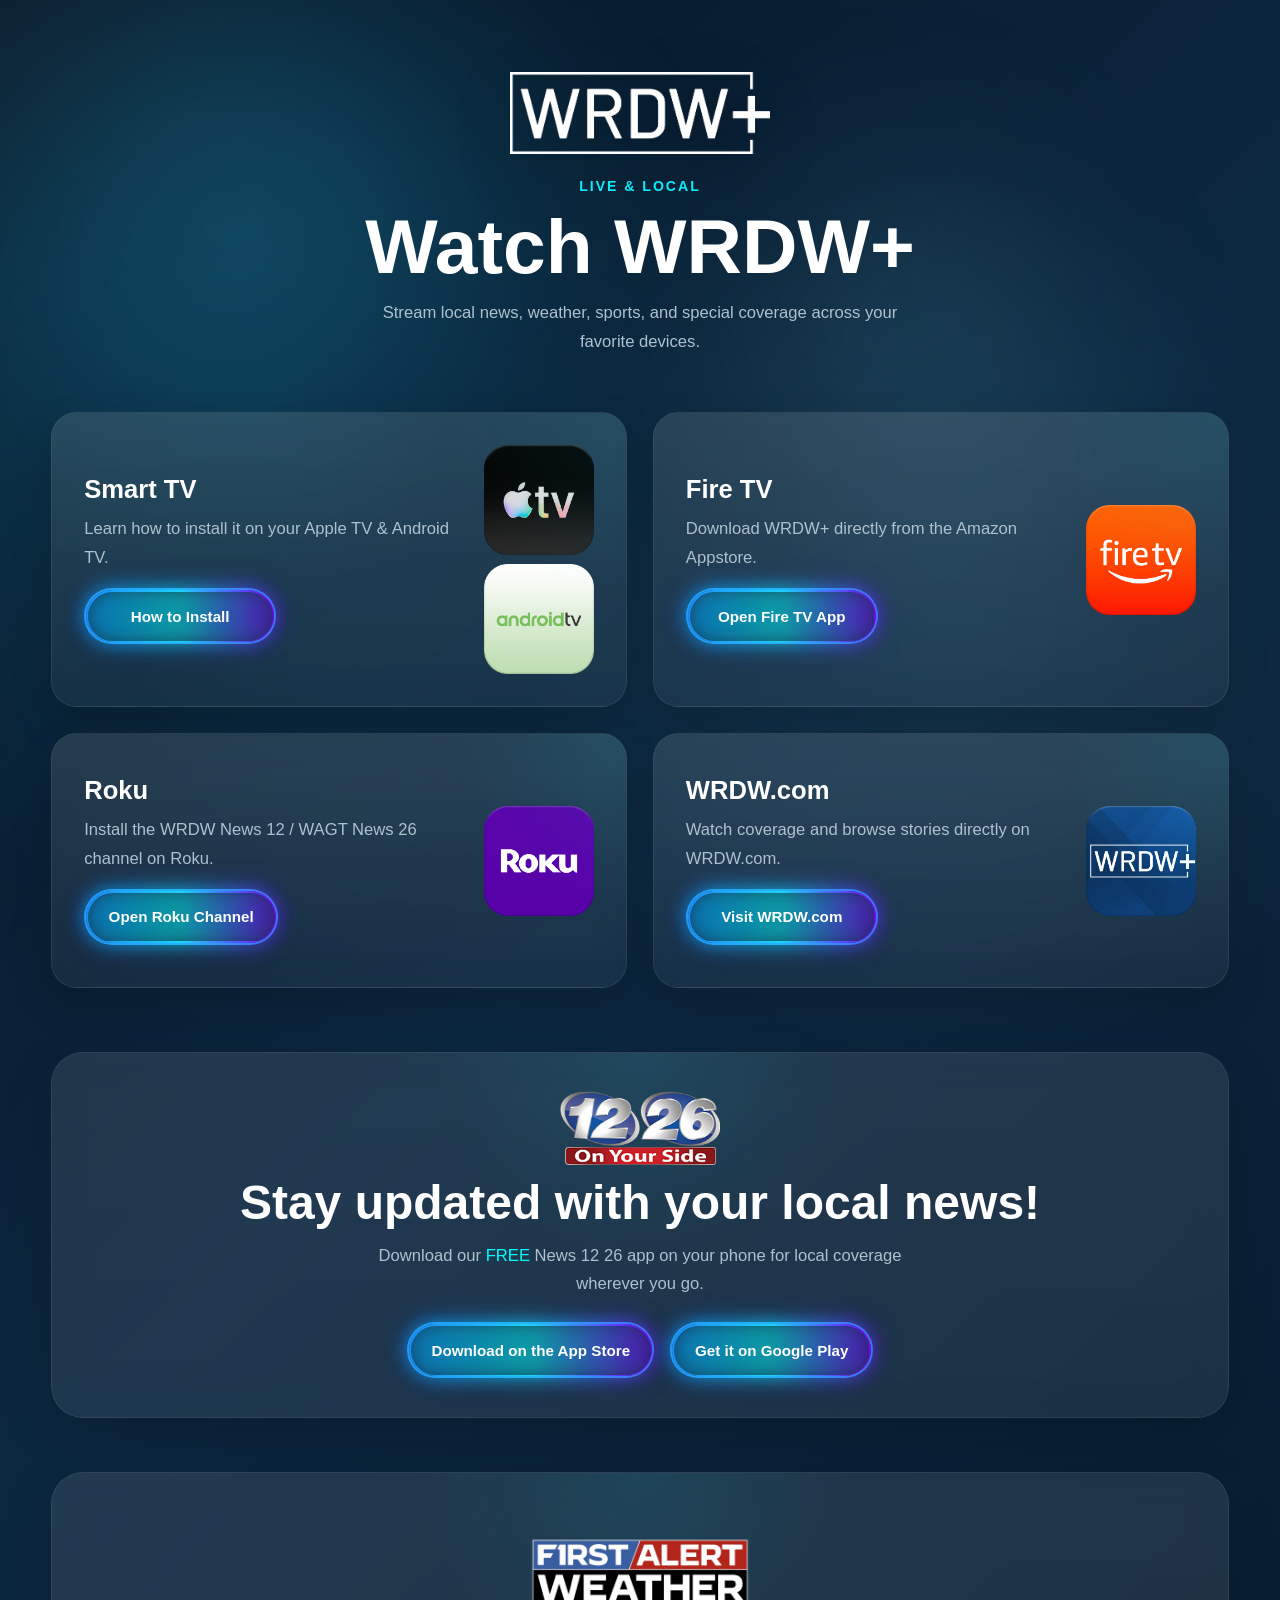
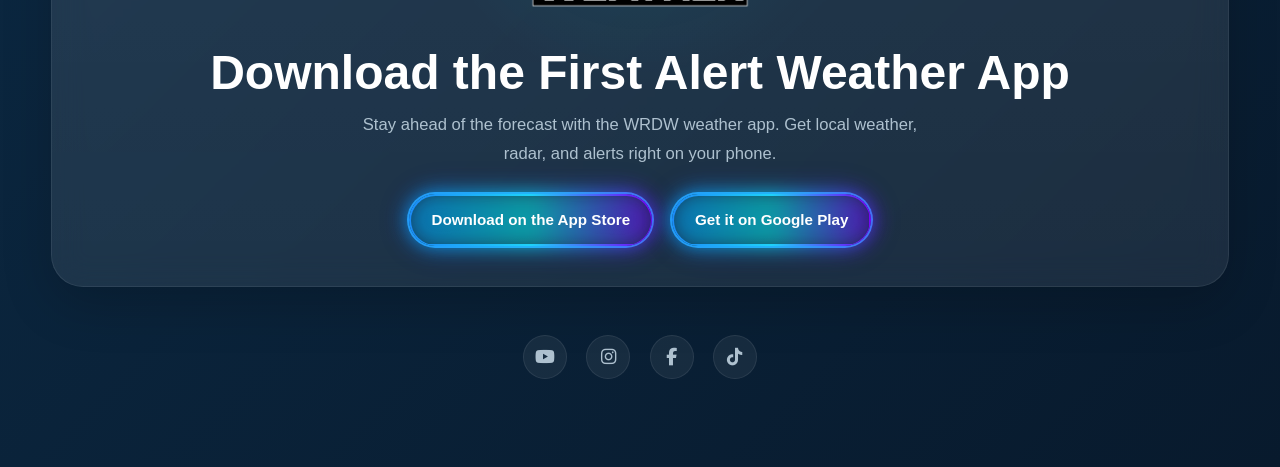
==== commit 3d027d69: "added social icons" ====
--- a/index.html
+++ b/index.html
@@ -5,6 +5,7 @@
   <meta name="viewport" content="width=device-width, initial-scale=1.0" />
   <title>WRDW+ Live & Local News</title>
   <link rel="stylesheet" href="style.css" />
+  <link rel="stylesheet" href="https://cdnjs.cloudflare.com/ajax/libs/font-awesome/6.5.0/css/all.min.css">
 </head>
 <body class="wrdw-plus-page">
 
@@ -158,7 +159,23 @@
     </section>
 
     
+    <section class="socials">
+      <a href="https://www.youtube.com/channel/UCTU2nwebYm3QBuCG3_I0rQw" target="_blank">
+        <i class="fa-brands fa-youtube"></i>
+      </a>
 
+      <a href="https://www.instagram.com/wrdw_wagt/" target="_blank">
+        <i class="fa-brands fa-instagram"></i>
+      </a>
+
+      <a href="https://www.facebook.com/wrdwtv/" target="_blank">
+        <i class="fa-brands fa-facebook-f"></i>
+      </a>
+
+      <a href="https://www.tiktok.com/@wrdwnews12" target="_blank">
+        <i class="fa-brands fa-tiktok"></i>
+      </a>
+    </section>
     
   </main>
 
--- a/style.css
+++ b/style.css
@@ -544,4 +544,48 @@
     align-self: center;
     margin-bottom: 1.5rem;
   }
+
+  .watch-card img{
+    width: 15%;
+    justify-content: center;
+    align-items: center;
+    justify-self: center;
+
+  }
+}
+
+.socials {
+  margin-top: 3rem;
+  display: flex;
+  justify-content: center;
+  gap: 1.2rem;
+}
+
+/* ICON STYLE */
+.socials a {
+  width: 44px;
+  height: 44px;
+
+  display: flex;
+  align-items: center;
+  justify-content: center;
+
+  border-radius: 999px;
+
+  background: rgba(255,255,255,0.06);
+  border: 1px solid rgba(255,255,255,0.08);
+
+  color: var(--font-colors);
+  font-size: 1.1rem;
+
+  transition: 0.25s ease;
+}
+
+/* HOVER (subtle glow like your system) */
+.socials a:hover {
+  color: white;
+  border-color: var(--bright);
+
+  background: rgba(15,239,255,0.12);
+  transform: translateY(-2px);
 }
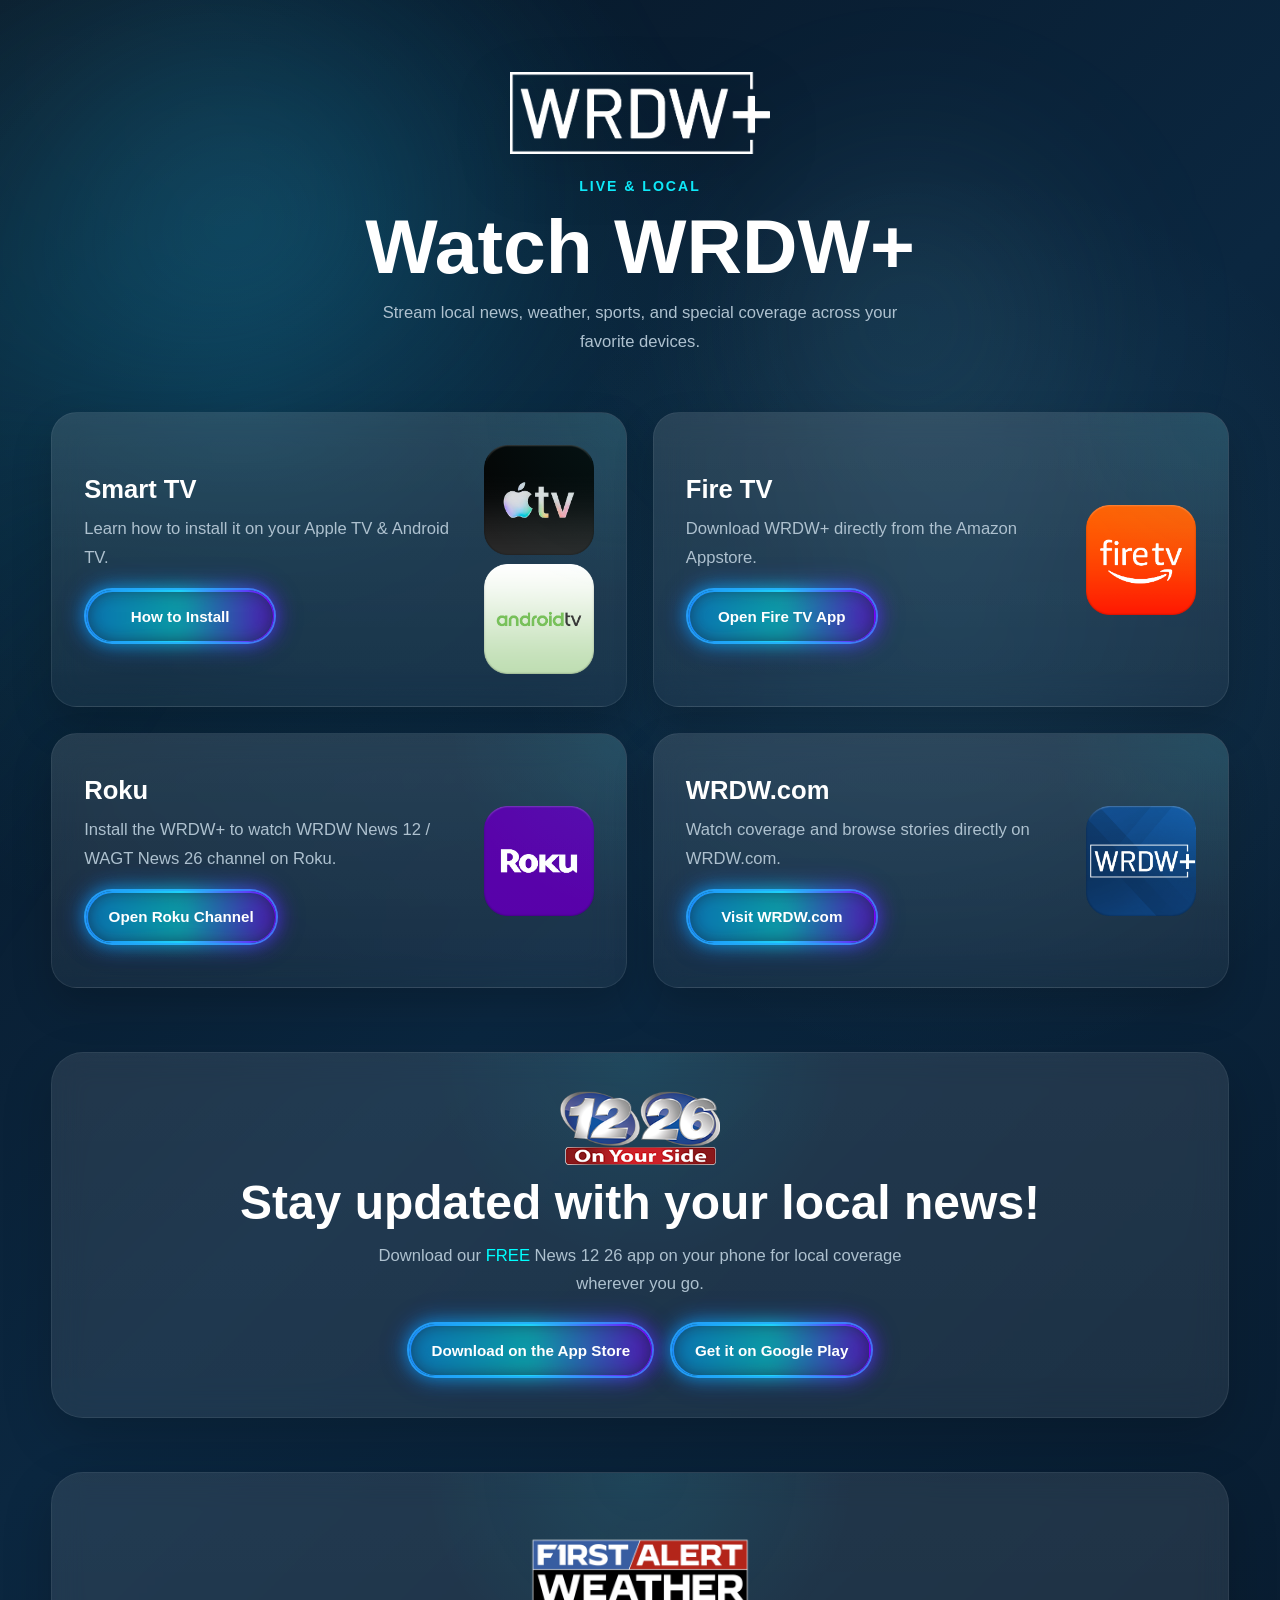
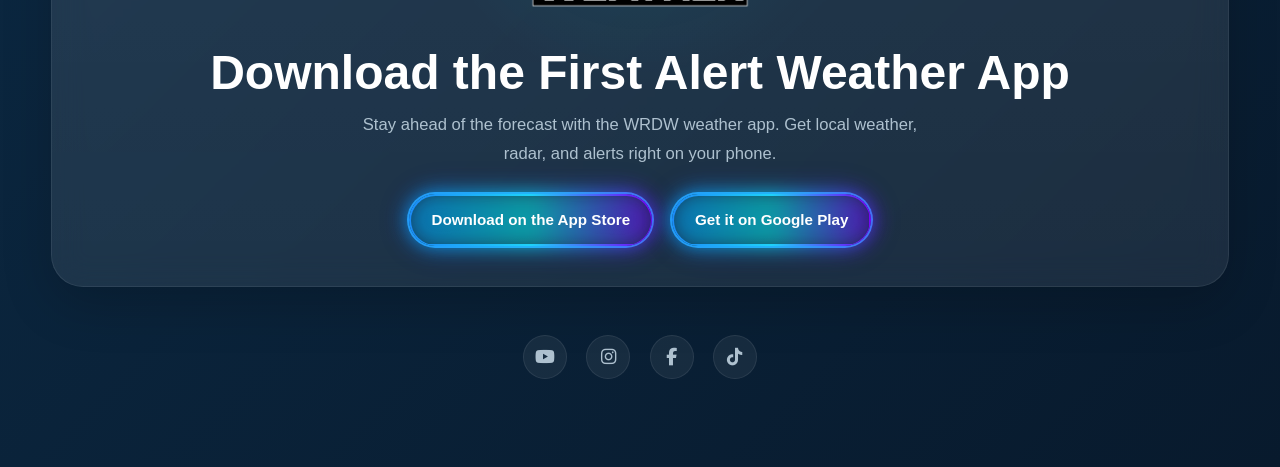
==== commit cef9c356: "updated roku link" ====
--- a/index.html
+++ b/index.html
@@ -74,11 +74,11 @@
     <div class="watch-card-content">
       <div class="watch-card-top">
         <h3>Roku</h3>
-        <p>Install the WRDW News 12 / WAGT News 26 channel on Roku.</p>
+        <p>Install the WRDW+ to watch WRDW News 12 / WAGT News 26 channel on Roku.</p>
       </div>
 
       <div class="watch-card-actions">
-        <a href="https://channelstore.roku.com/details/efa224ec93c4f431445c176462052a7f:6d809f5ff3d060c5cb4a517232f8e0d5/wrdw-news-12-wagt-news-26"
+        <a href="https://channelstore.roku.com/details/efa224ec93c4f431445c176462052a7f:6d809f5ff3d060c5cb4a517232f8e0d5/wrdw"
            target="_blank"
            class="button-1 glow-btn">
           <span>Open Roku Channel</span>
